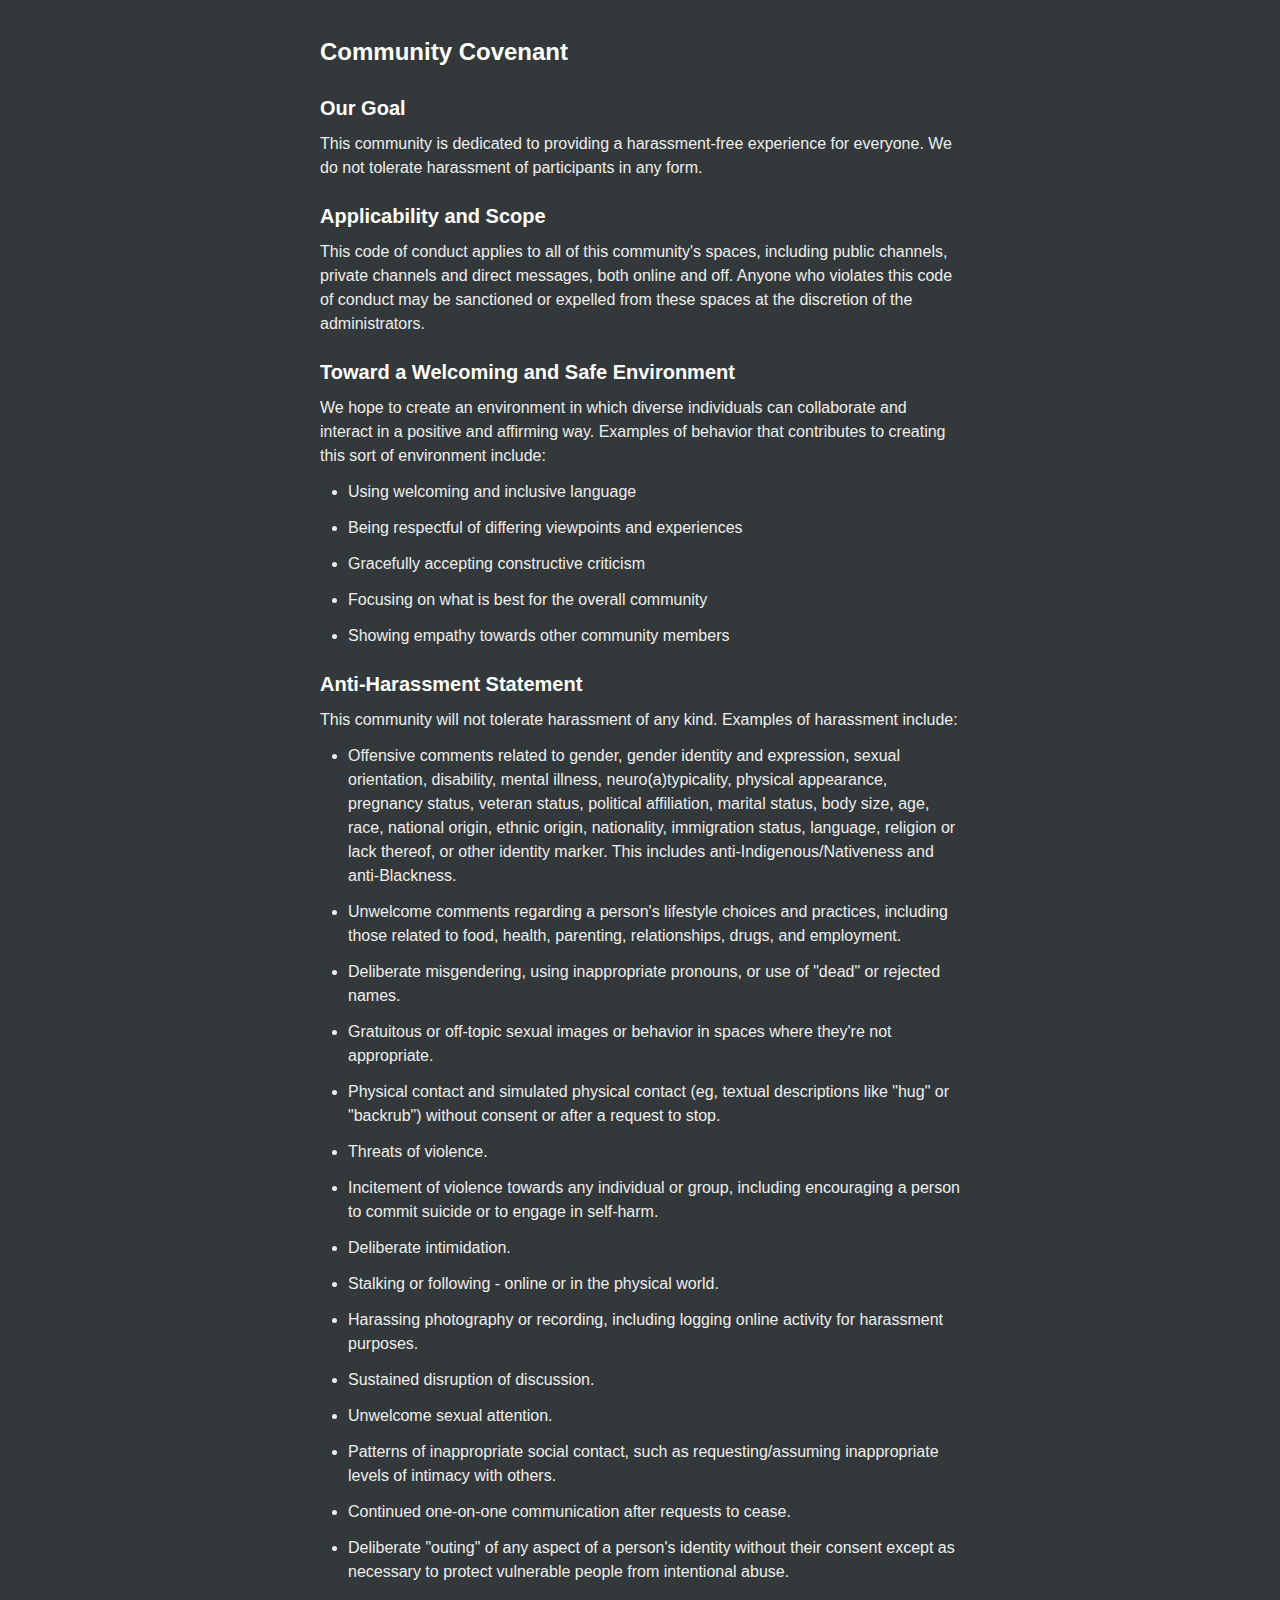
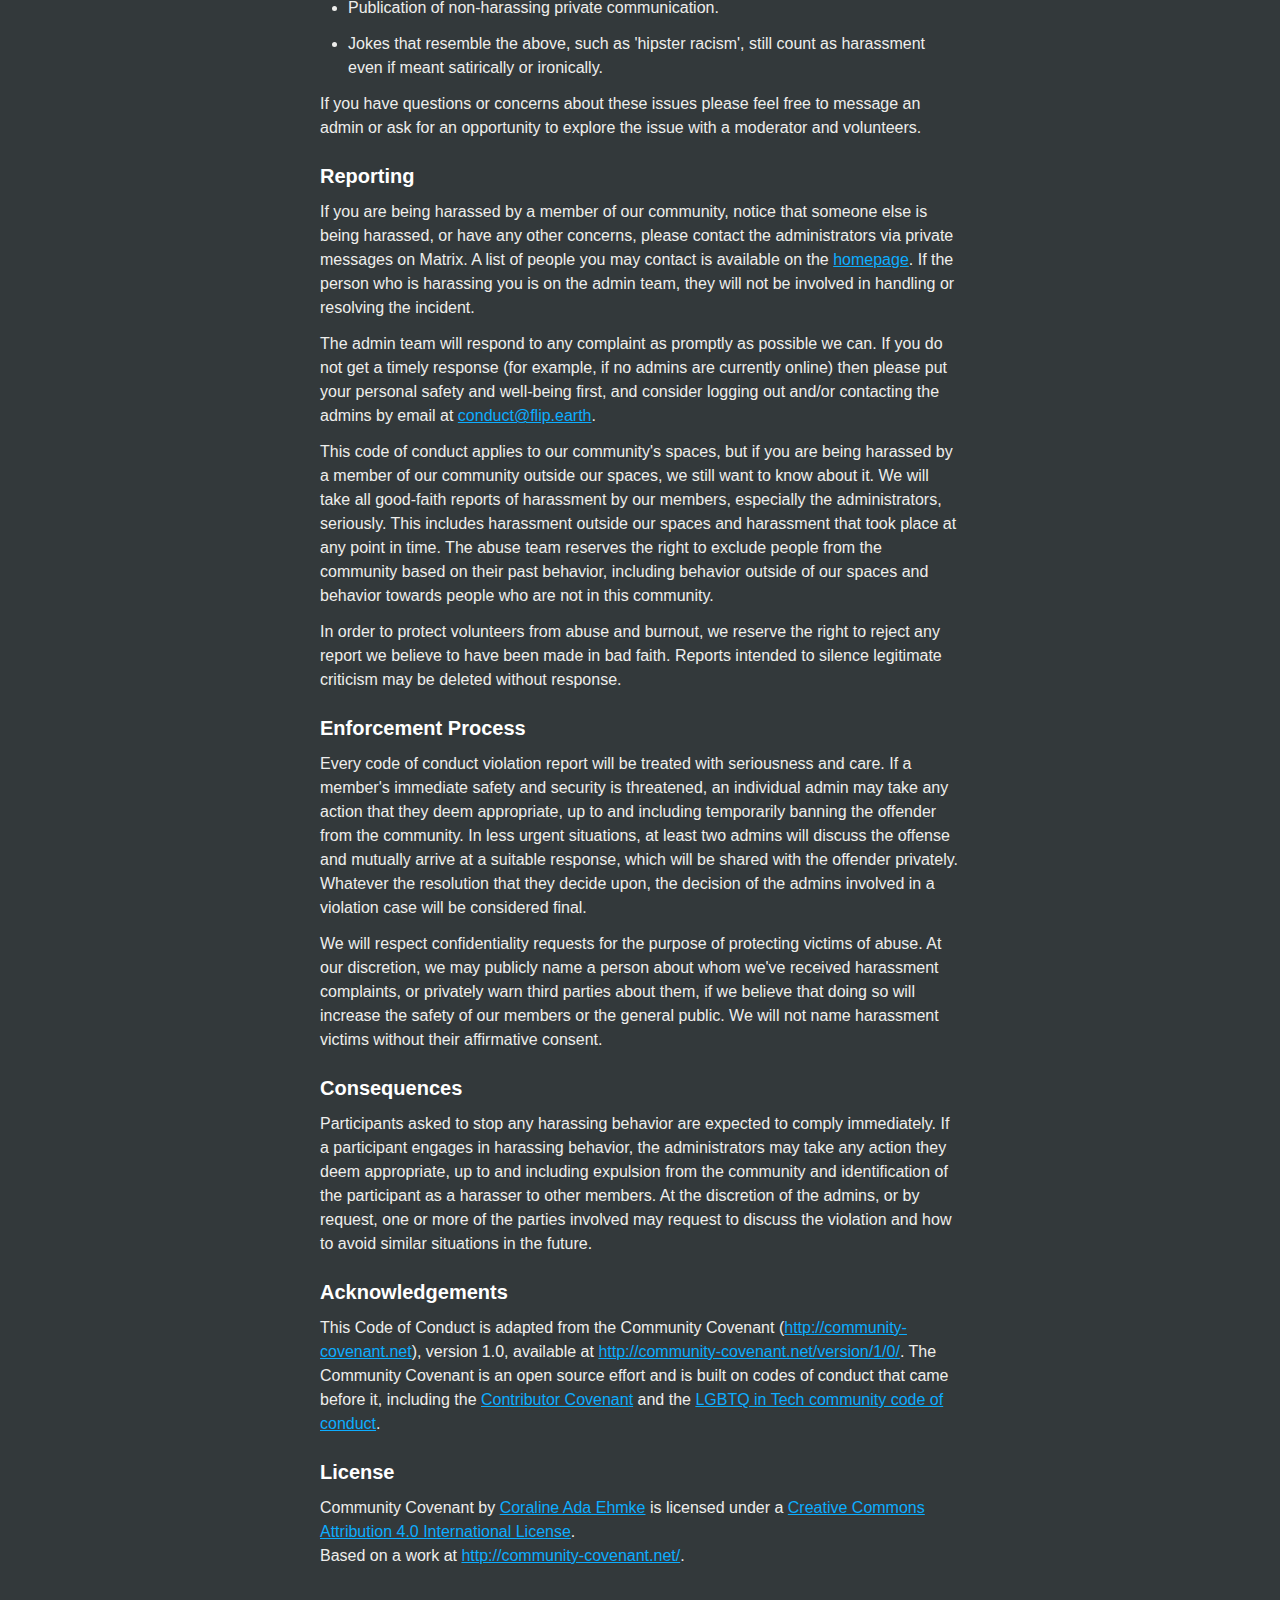
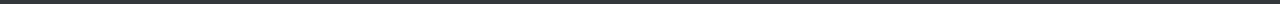
==== conduct.html @ b27b744d "Add content to index and conduct" ====
<!DOCTYPE html>

<head>
	<meta charset="utf-8" />
	<title>FLiP – Code of Conduct</title>
	<style>
		* {
			margins: 0;
			padding: 0;
		}

		body {
			background: #33393b;
			color: #eeeeec;
			font-family: -apple-system, BlinkMacSystemFont, "Segoe UI", Helvetica, Arial, sans-serif, "Apple Color Emoji", "Segoe UI Emoji", "Segoe UI Symbol";;
			line-height: 1.5rem;
			max-width: 40rem;
			margin: 0 auto;
			padding: 1.5rem;
		}

		a:link {
			color: #0dadff;
		}

		a:visited {
			color:  #215d9c;
		}

		h1 {
			color: white;
			font-size: 1.5rem;
			font-weight: bold;
			margin-bottom: 2rem;
		}

		h2 {
			color: white;
			font-size: 1.25rem;
			font-weight: bold;
			margin: 1.5rem 0 .75rem;
		}

		ul, p {
			margin: .75rem 0;
		}

		ul {
			list-style: disc outside;
			padding-left: 1.75rem;
		}

		li {
			margin-bottom: .75rem;
		}
	</style>
</head>

<body>

<h1>Community Covenant</h1>

<h2>Our Goal</h2>

<p>This community is dedicated to providing a harassment-free experience for everyone. We do not tolerate harassment of participants in any form.</p>

<h2>Applicability and Scope</h2>

<p>This code of conduct applies to all of this community's spaces, including public channels, private channels and direct messages, both online and off. Anyone who violates this code of conduct may be sanctioned or expelled from these spaces at the discretion of the administrators.</p>

<h2>Toward a Welcoming and Safe Environment</h2>

<p>We hope to create an environment in which diverse individuals can collaborate and interact in a positive and affirming way. Examples of behavior that contributes to creating this sort of environment include:</p>

<ul>
<li>Using welcoming and inclusive language</li>
<li>Being respectful of differing viewpoints and experiences</li>
<li>Gracefully accepting constructive criticism</li>
<li>Focusing on what is best for the overall community</li>
<li>Showing empathy towards other community members</li>
</ul>

<h2>Anti-Harassment Statement</h2>

<p>This community will not tolerate harassment of any kind. Examples of harassment include:</p>

<ul>
<li>Offensive comments related to gender, gender identity and expression, sexual orientation, disability, mental illness, neuro(a)typicality, physical appearance, pregnancy status, veteran status, political affiliation, marital status, body size, age, race, national origin, ethnic origin, nationality, immigration status, language, religion or lack thereof, or other identity marker. This includes anti-Indigenous/Nativeness and anti-Blackness.</li>
<li>Unwelcome comments regarding a person's lifestyle choices and practices, including those related to food, health, parenting, relationships, drugs, and employment.</li>
<li>Deliberate misgendering, using inappropriate pronouns, or use of "dead" or rejected names.</li>
<li>Gratuitous or off-topic sexual images or behavior in spaces where they're not appropriate.</li>
<li>Physical contact and simulated physical contact (eg, textual descriptions like "hug" or "backrub") without consent or after a request to stop.</li>
<li>Threats of violence.</li>
<li>Incitement of violence towards any individual or group, including encouraging a person to commit suicide or to engage in self-harm.</li>
<li>Deliberate intimidation.</li>
<li>Stalking or following - online or in the physical world.</li>
<li>Harassing photography or recording, including logging online activity for harassment purposes.</li>
<li>Sustained disruption of discussion.</li>
<li>Unwelcome sexual attention.</li>
<li>Patterns of inappropriate social contact, such as requesting/assuming inappropriate levels of intimacy with others.</li>
<li>Continued one-on-one communication after requests to cease.</li>
<li>Deliberate "outing" of any aspect of a person's identity without their consent except as necessary to protect vulnerable people from intentional abuse.</li>
<li>Publication of non-harassing private communication.</li>
<li>Jokes that resemble the above, such as 'hipster racism', still count as harassment even if meant satirically or ironically.</li>
</ul>

<p>If you have questions or concerns about these issues please feel free to message an admin or ask for an opportunity to explore the issue with a moderator and volunteers.</p>

<h2>Reporting</h2>

<p>If you are being harassed by a member of our community, notice that someone else is being harassed, or have any other concerns, please contact the administrators via private messages on Matrix. A list of people you may contact is available on the <a href="index" >homepage</a>. If the person who is harassing you is on the admin team, they will not be involved in handling or resolving the incident.</p>

<p>The admin team will respond to any complaint as promptly as possible we can. If you do not get a timely response (for example, if no admins are currently online) then please put your personal safety and well-being first, and consider logging out and/or contacting the admins by email at <a href="mailto:conduct@flip.earth">conduct@flip.earth</a>.</p>

<p>This code of conduct applies to our community's spaces, but if you are being harassed by a member of our community outside our spaces, we still want to know about it. We will take all good-faith reports of harassment by our members, especially the administrators, seriously. This includes harassment outside our spaces and harassment that took place at any point in time. The abuse team reserves the right to exclude people from the community based on their past behavior, including behavior outside of our spaces and behavior towards people who are not in this community.</p>

<p>In order to protect volunteers from abuse and burnout, we reserve the right to reject any report we believe to have been made in bad faith. Reports intended to silence legitimate criticism may be deleted without response.</p>

<h2>Enforcement Process</h2>

<p>Every code of conduct violation report will be treated with seriousness and care. If a member's immediate safety and security is threatened, an individual admin may take any action that they deem appropriate, up to and including temporarily banning the offender from the community. In less urgent situations, at least two admins will discuss the offense and mutually arrive at a suitable response, which will be shared with the offender privately. Whatever the resolution that they decide upon, the decision of the admins involved in a violation case will be considered final.</p>

<p>We will respect confidentiality requests for the purpose of protecting victims of abuse. At our discretion, we may publicly name a person about whom we've received harassment complaints, or privately warn third parties about them, if we believe that doing so will increase the safety of our members or the general public. We will not name harassment victims without their affirmative consent.</p>

<h2>Consequences</h2>

<p>Participants asked to stop any harassing behavior are expected to comply immediately. If a participant engages in harassing behavior, the administrators may take any action they deem appropriate, up to and including expulsion from the community and identification of the participant as a harasser to other members. At the discretion of the admins, or by request, one or more of the parties involved may request to discuss the violation and how to avoid similar situations in the future.</p>

<h2>Acknowledgements</h2>

<p>This Code of Conduct is adapted from the Community Covenant (<a href="http://community-covenant.net">http://community-covenant.net</a>), version 1.0, available at <a href="http://community-covenant.net/version/1/0/">http://community-covenant.net/version/1/0/</a>. The Community Covenant is an open source effort and is built on codes of conduct that came before it, including the <a href="http://contributor-covenant.org/">Contributor Covenant</a> and the <a href="http://lgbtq.technology/coc.html">LGBTQ in Tech community code of conduct</a>.</p>

<h2>License</h2>

<p><span xmlns:dct="http://purl.org/dc/terms/" href="http://purl.org/dc/dcmitype/Text" property="dct:title" rel="dct:type">Community Covenant</span> by <a xmlns:cc="http://creativecommons.org/ns#" href="http://community-covenant.net/" property="cc:attributionName" rel="cc:attributionURL">Coraline Ada Ehmke</a> is licensed under a <a rel="license" href="http://creativecommons.org/licenses/by/4.0/">Creative Commons Attribution 4.0 International License</a>.<br />Based on a work at <a xmlns:dct="http://purl.org/dc/terms/" href="http://community-covenant.net/latest/" rel="dct:source">http://community-covenant.net/</a>.</p>

</body>
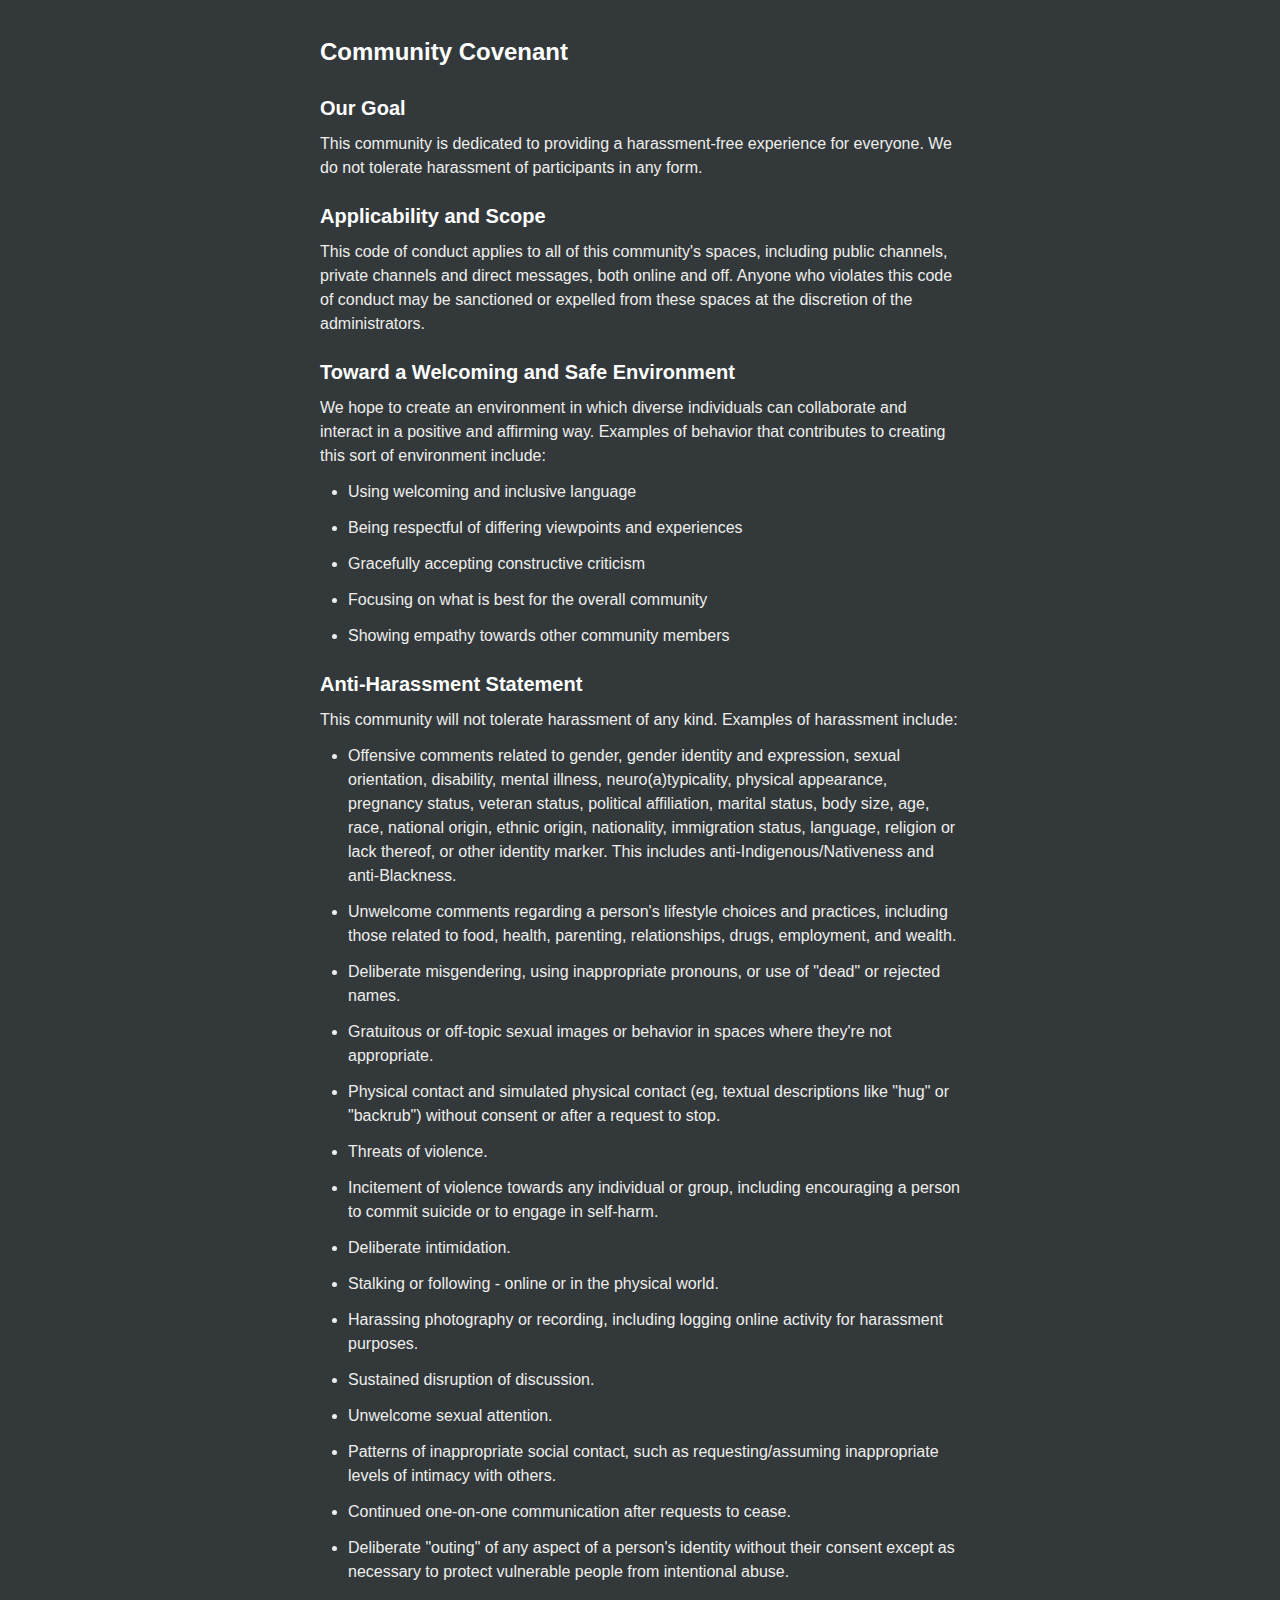
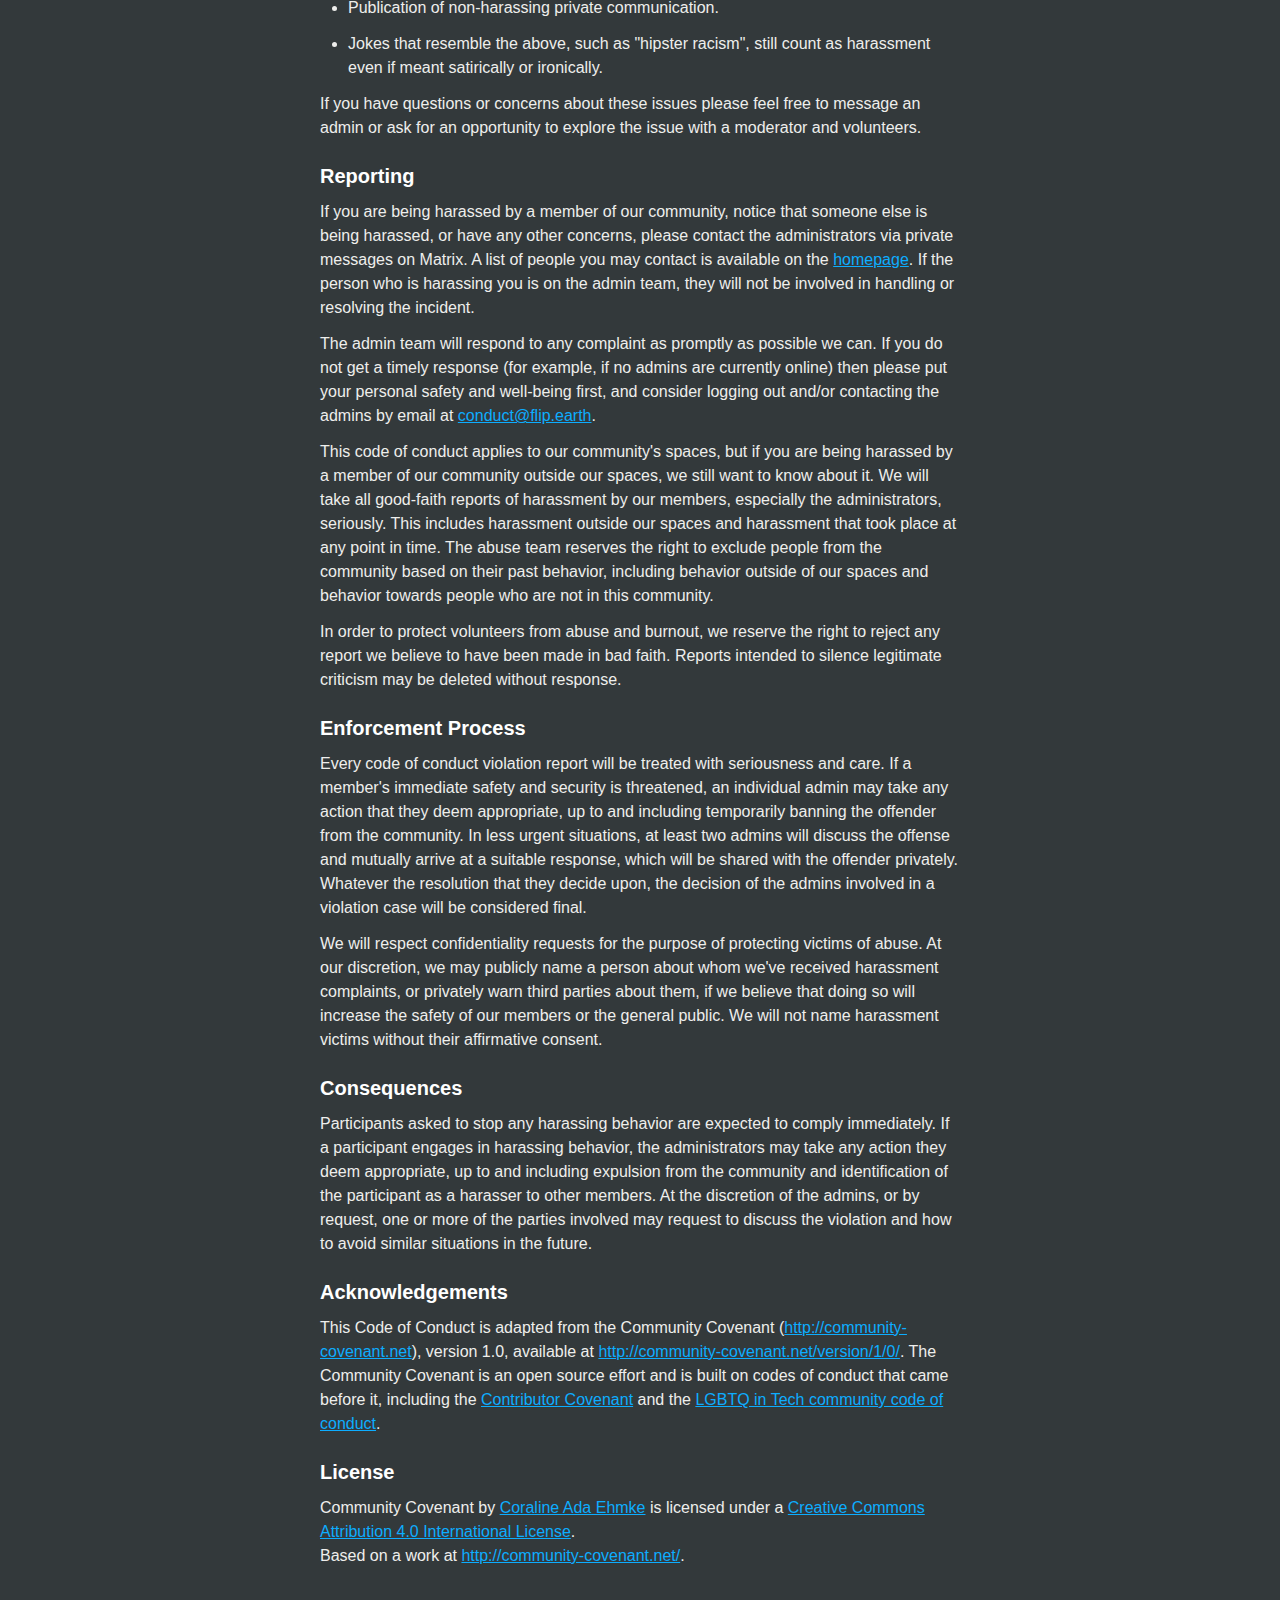
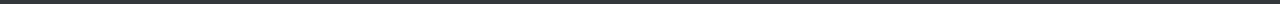
==== commit f4ef2165: "Update conduct: consistent quotes & mention wealth" ====
--- a/conduct.html
+++ b/conduct.html
@@ -86,7 +86,7 @@
 
 <ul>
 <li>Offensive comments related to gender, gender identity and expression, sexual orientation, disability, mental illness, neuro(a)typicality, physical appearance, pregnancy status, veteran status, political affiliation, marital status, body size, age, race, national origin, ethnic origin, nationality, immigration status, language, religion or lack thereof, or other identity marker. This includes anti-Indigenous/Nativeness and anti-Blackness.</li>
-<li>Unwelcome comments regarding a person's lifestyle choices and practices, including those related to food, health, parenting, relationships, drugs, and employment.</li>
+<li>Unwelcome comments regarding a person's lifestyle choices and practices, including those related to food, health, parenting, relationships, drugs, employment, and wealth.</li>
 <li>Deliberate misgendering, using inappropriate pronouns, or use of "dead" or rejected names.</li>
 <li>Gratuitous or off-topic sexual images or behavior in spaces where they're not appropriate.</li>
 <li>Physical contact and simulated physical contact (eg, textual descriptions like "hug" or "backrub") without consent or after a request to stop.</li>
@@ -101,7 +101,7 @@
 <li>Continued one-on-one communication after requests to cease.</li>
 <li>Deliberate "outing" of any aspect of a person's identity without their consent except as necessary to protect vulnerable people from intentional abuse.</li>
 <li>Publication of non-harassing private communication.</li>
-<li>Jokes that resemble the above, such as 'hipster racism', still count as harassment even if meant satirically or ironically.</li>
+<li>Jokes that resemble the above, such as "hipster racism", still count as harassment even if meant satirically or ironically.</li>
 </ul>
 
 <p>If you have questions or concerns about these issues please feel free to message an admin or ask for an opportunity to explore the issue with a moderator and volunteers.</p>
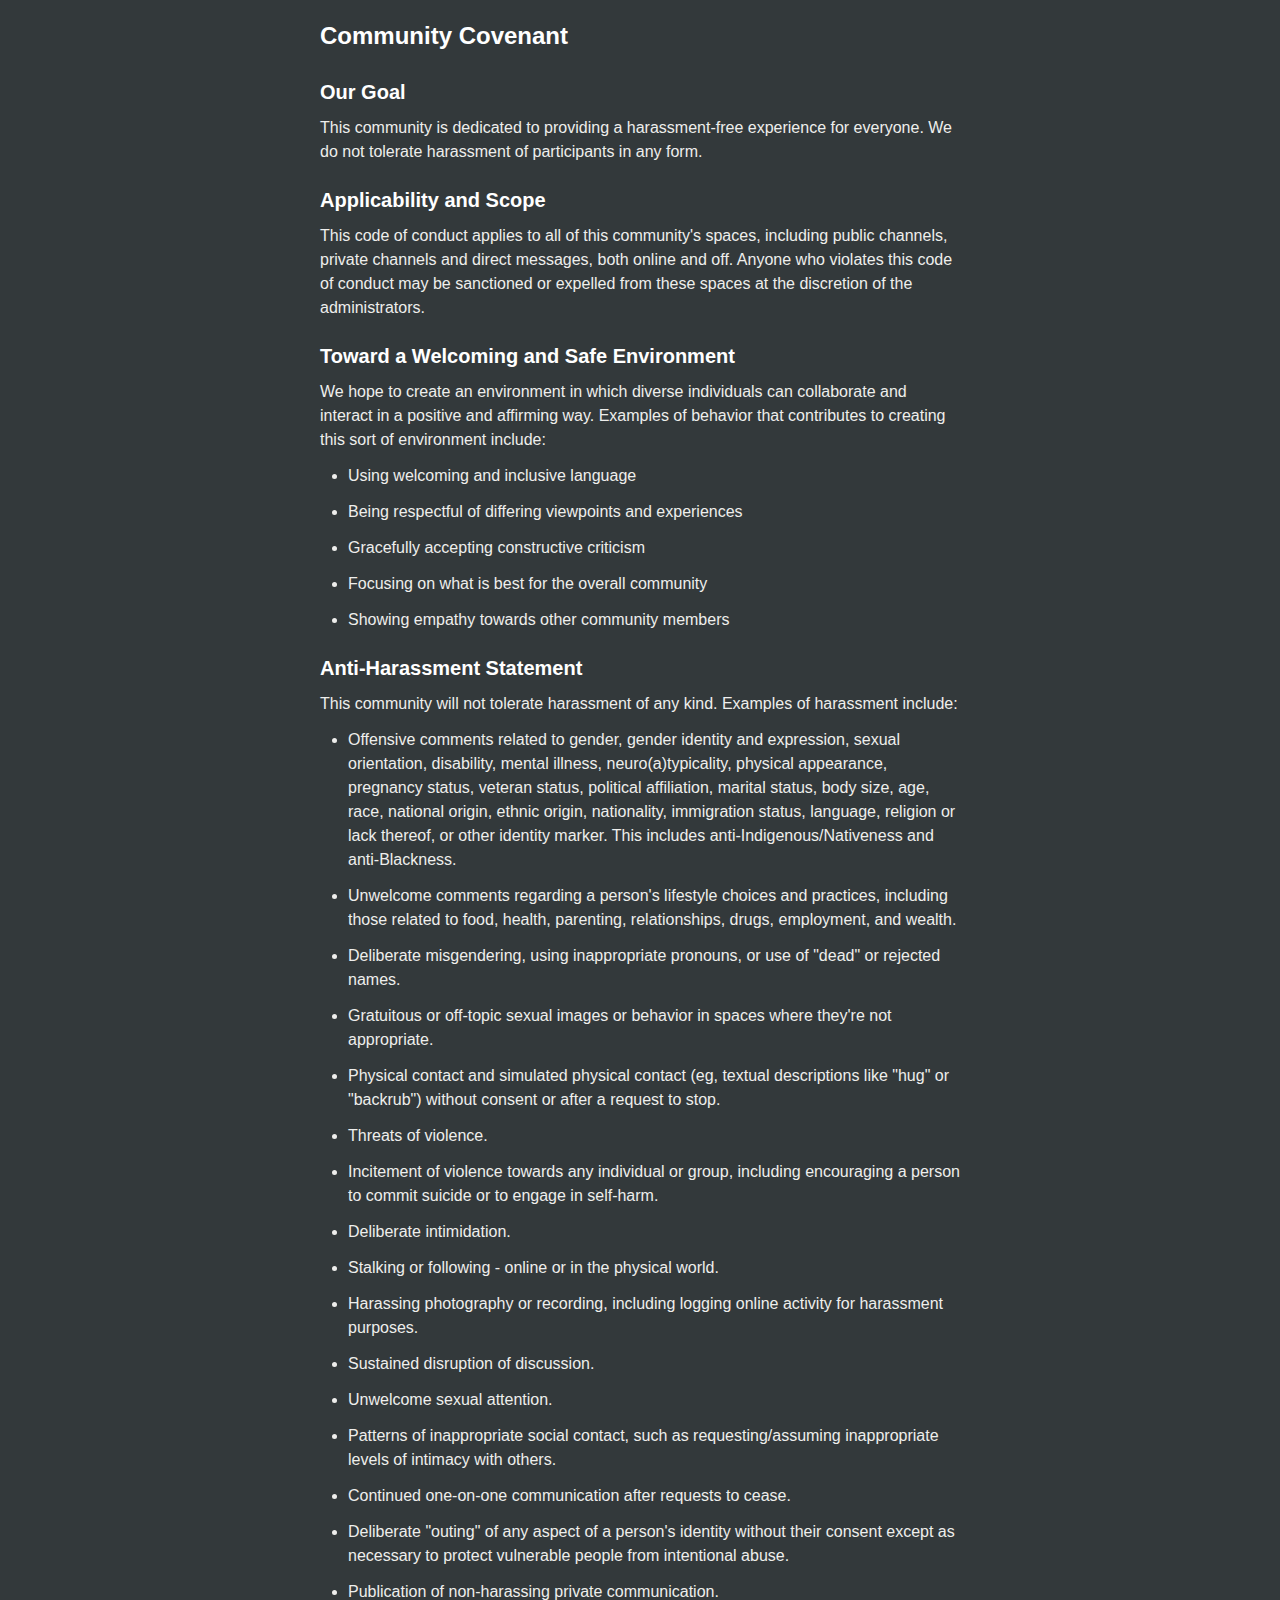
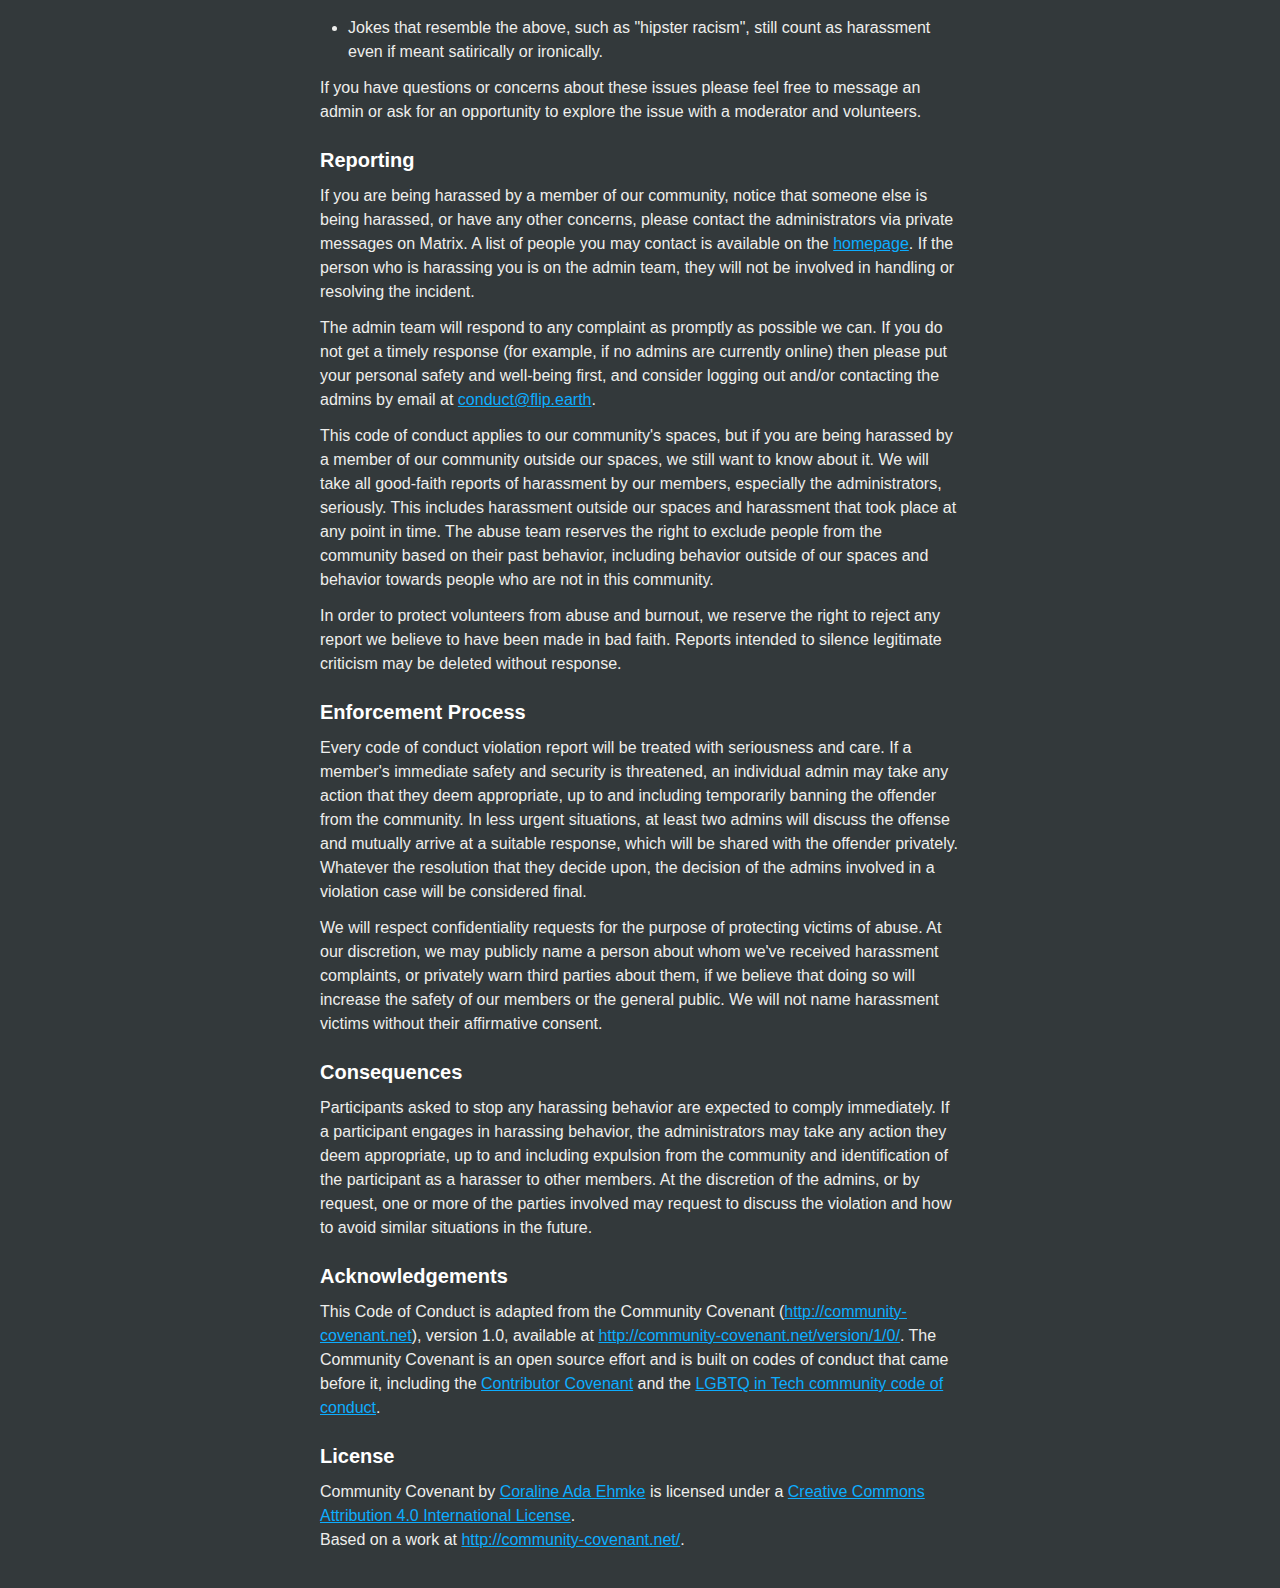
==== commit fd58cda6: "Moved style into its own CSS file and linked that in index and conduct" ====
--- a/conduct.html
+++ b/conduct.html
@@ -2,58 +2,9 @@
 
 <head>
 	<meta charset="utf-8" />
+	<meta name="viewport" content="width=device-width, initial-scale=1" />
 	<title>FLiP – Code of Conduct</title>
-	<style>
-		* {
-			margins: 0;
-			padding: 0;
-		}
-
-		body {
-			background: #33393b;
-			color: #eeeeec;
-			font-family: -apple-system, BlinkMacSystemFont, "Segoe UI", Helvetica, Arial, sans-serif, "Apple Color Emoji", "Segoe UI Emoji", "Segoe UI Symbol";;
-			line-height: 1.5rem;
-			max-width: 40rem;
-			margin: 0 auto;
-			padding: 1.5rem;
-		}
-
-		a:link {
-			color: #0dadff;
-		}
-
-		a:visited {
-			color:  #215d9c;
-		}
-
-		h1 {
-			color: white;
-			font-size: 1.5rem;
-			font-weight: bold;
-			margin-bottom: 2rem;
-		}
-
-		h2 {
-			color: white;
-			font-size: 1.25rem;
-			font-weight: bold;
-			margin: 1.5rem 0 .75rem;
-		}
-
-		ul, p {
-			margin: .75rem 0;
-		}
-
-		ul {
-			list-style: disc outside;
-			padding-left: 1.75rem;
-		}
-
-		li {
-			margin-bottom: .75rem;
-		}
-	</style>
+	<link rel="stylesheet" href="/style.css">
 </head>
 
 <body>
--- a/style.css
+++ b/style.css
@@ -0,0 +1,49 @@
+* {
+    margin: 0;
+    padding: 0;
+}
+
+body {
+    background: #33393b;
+    color: #eeeeec;
+    font-family: -apple-system, BlinkMacSystemFont, "Segoe UI", Helvetica, Arial, sans-serif, "Apple Color Emoji", "Segoe UI Emoji", "Segoe UI Symbol";;
+    line-height: 1.5rem;
+    max-width: 40rem;
+    margin: 0 auto;
+    padding: 1.5rem;
+}
+
+a:link {
+    color: #0dadff;
+}
+
+a:visited {
+    color:  #215d9c;
+}
+
+h1 {
+    color: white;
+    font-size: 1.5rem;
+    font-weight: bold;
+    margin-bottom: 2rem;
+}
+
+h2 {
+    color: white;
+    font-size: 1.25rem;
+    font-weight: bold;
+    margin: 1.5rem 0 .75rem;
+}
+
+ul, p {
+    margin: .75rem 0;
+}
+
+ul {
+    list-style: disc outside;
+    padding-left: 1.75rem;
+}
+
+li {
+    margin-bottom: .75rem;
+}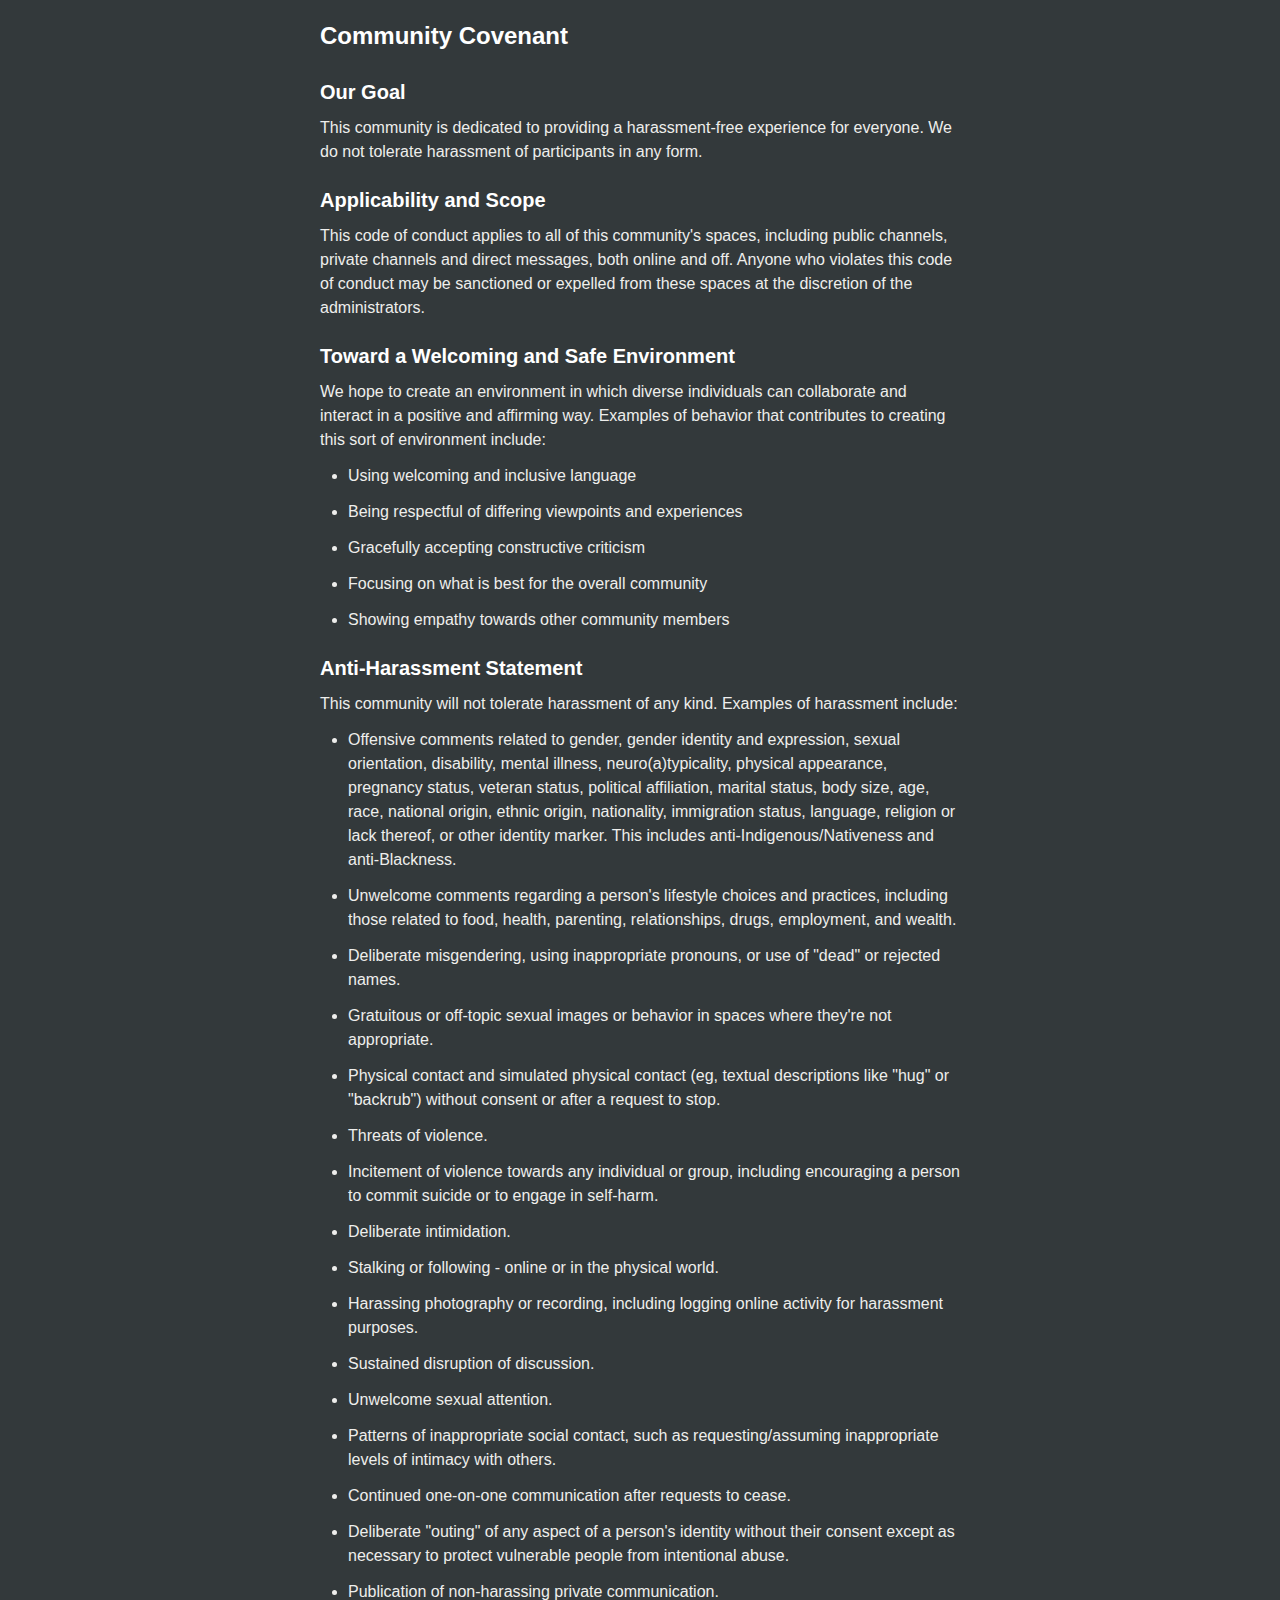
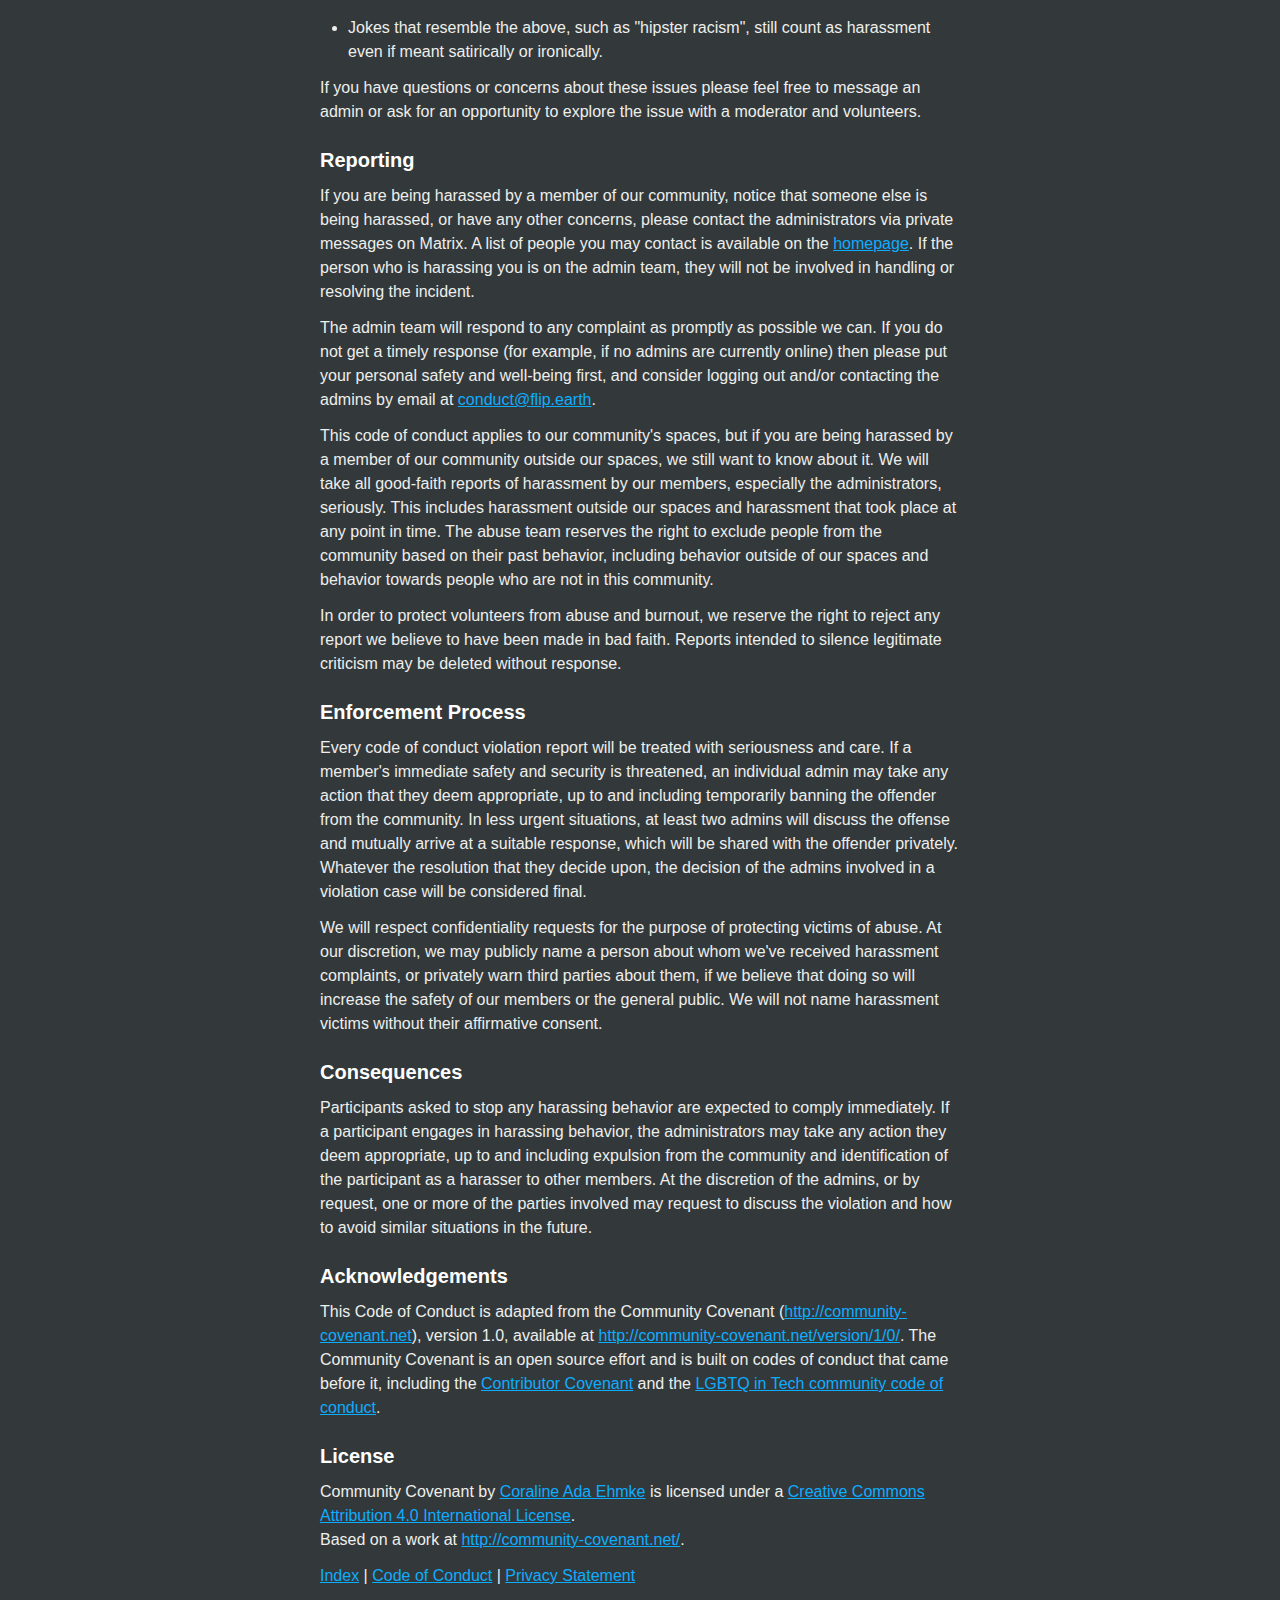
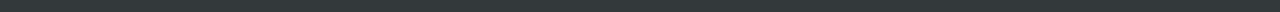
==== commit 7a29437c: "Added basic footer navigation to all pages" ====
--- a/conduct.html
+++ b/conduct.html
@@ -1,5 +1,5 @@
 <!DOCTYPE html>
-
+<html>
 <head>
 	<meta charset="utf-8" />
 	<meta name="viewport" content="width=device-width, initial-scale=1" />
@@ -86,3 +86,9 @@
 <p><span xmlns:dct="http://purl.org/dc/terms/" href="http://purl.org/dc/dcmitype/Text" property="dct:title" rel="dct:type">Community Covenant</span> by <a xmlns:cc="http://creativecommons.org/ns#" href="http://community-covenant.net/" property="cc:attributionName" rel="cc:attributionURL">Coraline Ada Ehmke</a> is licensed under a <a rel="license" href="http://creativecommons.org/licenses/by/4.0/">Creative Commons Attribution 4.0 International License</a>.<br />Based on a work at <a xmlns:dct="http://purl.org/dc/terms/" href="http://community-covenant.net/latest/" rel="dct:source">http://community-covenant.net/</a>.</p>
 
 </body>
+<footer>
+	<a href="/index">Index</a> |
+	<a href="/conduct">Code of Conduct</a> |
+	<a href="/privacy">Privacy Statement</a>
+</footer>
+</html>